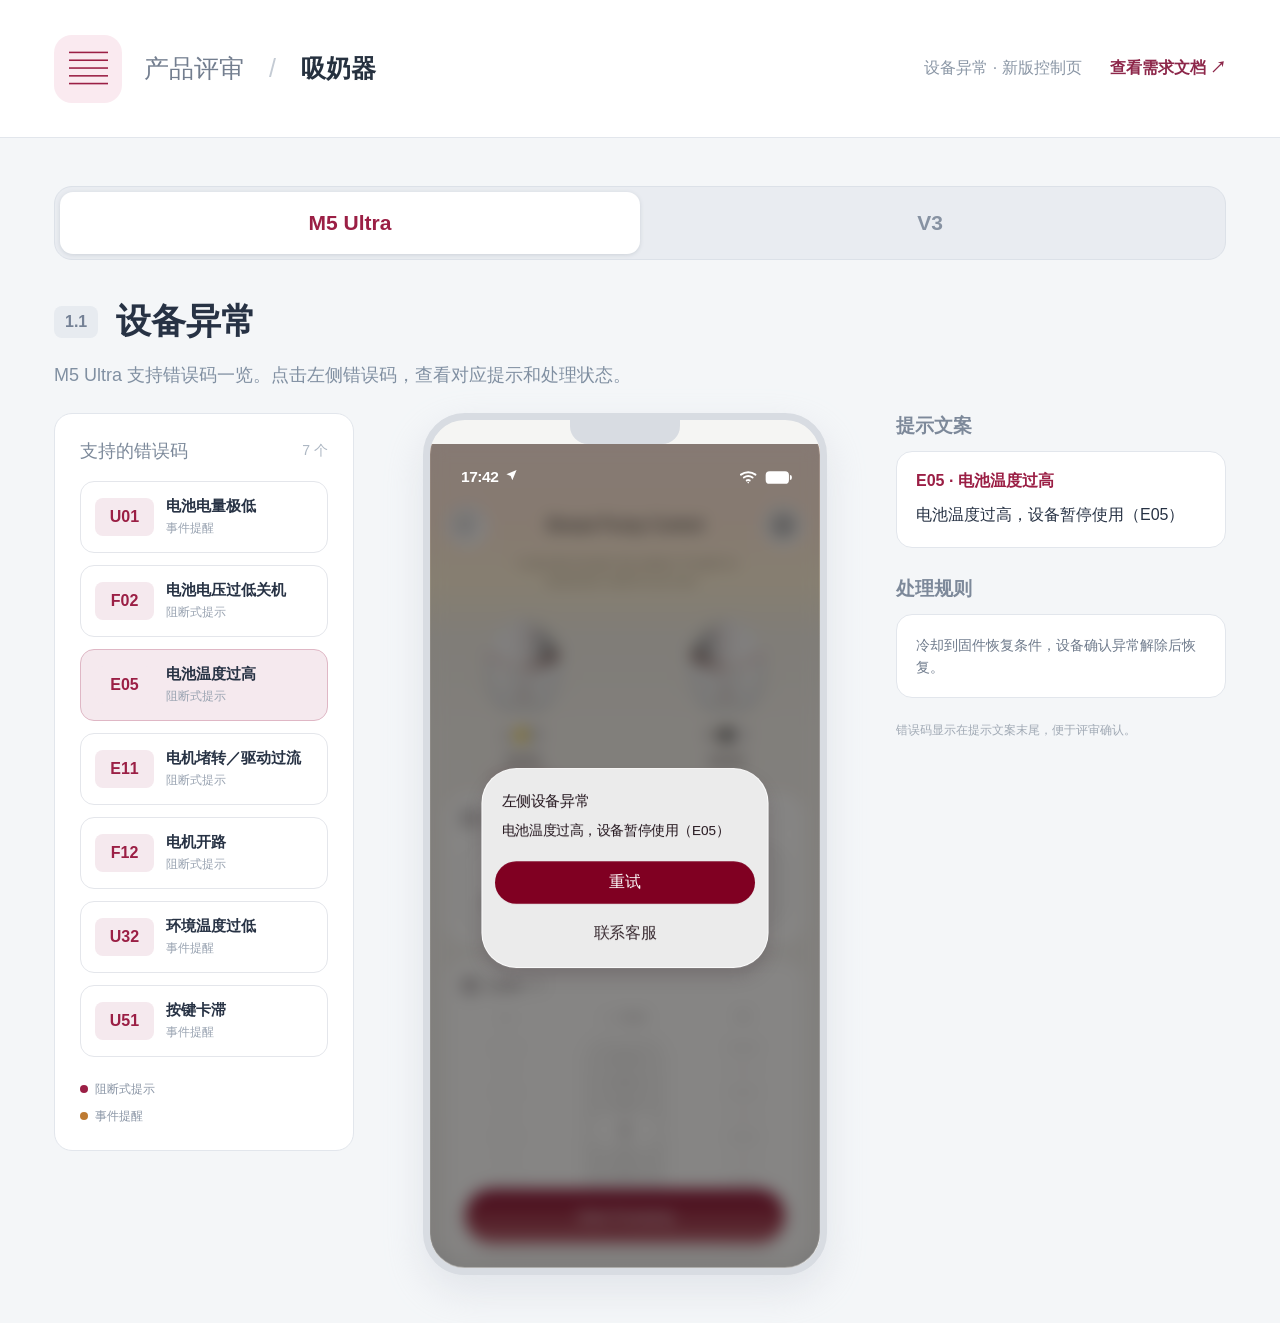
==== v4/index.html @ d4023001 "独立发布 E53 与设备错误码评审原型" ====
<!doctype html>
<html lang="zh-CN">
<head>
<meta charset="utf-8"><meta name="viewport" content="width=device-width,initial-scale=1"><title>吸奶器 · 设备异常原型</title>
<link rel="stylesheet" href="styles.css?v=20261124-1000">
</head>
<body>
<header class="workspace-header"><div class="workspace-brand"><span class="brand-mark">▤</span><span>产品评审 <i>/</i> <strong>吸奶器</strong></span></div><div class="header-actions"><span class="revision">设备异常 · 新版控制页</span><a href="https://momcozy-in.feishu.cn/wiki/KQCbwdMkHiHyitkybf4cRuqEnDh" target="_blank" rel="noopener">查看需求文档 ↗</a></div></header>
<div class="workspace-grid">
<main class="review-workspace"><section class="prototype-cell">
<nav class="model-tabs" role="tablist" aria-label="设备型号"><button class="model-tab active" data-model="m5" role="tab" aria-selected="true">M5 Ultra</button><button class="model-tab" data-model="v3" role="tab" aria-selected="false">V3</button></nav>
<header class="demo-heading"><div class="feature-title"><span>1.1</span><h1>设备异常</h1></div><p id="summary">M5 Ultra 支持错误码一览。点击左侧错误码，查看对应提示和处理状态。</p></header>
<section class="demo-stage"><aside class="event-panel"><div class="event-heading"><span>支持的错误码</span><span class="count" id="count"></span></div><div id="error-list" class="error-list"></div><div class="status-legend"><span><i class="dot blocking"></i>阻断式提示</span><span><i class="dot reminder"></i>事件提醒</span></div></aside><div class="phone-stage"><div id="phone" class="phone-shell"></div></div><aside class="definition-cell"><h2>提示文案</h2><div id="copy-card"></div><h2>处理规则</h2><div id="rule-card"></div><p class="source-note">错误码显示在提示文案末尾，便于评审确认。</p></aside></section>
</section></main></div><script src="app.js?v=20261124-1000"></script>
</body></html>
---- v4/styles.css ----
:root{--ink:#273244;--muted:#8390a2;--line:#e2e6ec;--panel:#f7f8fa;--rose:#9b1f45;--rose-soft:#f5e9ee;--gold:#bd7a32}*{box-sizing:border-box}body{margin:0;background:#f4f6f8;color:var(--ink);font-family:-apple-system,BlinkMacSystemFont,"Segoe UI","PingFang SC","Microsoft YaHei",sans-serif}.workspace-header{height:138px;background:#fff;border-bottom:1px solid var(--line);display:flex;align-items:center;justify-content:space-between;padding:0 54px}.workspace-brand{font-size:25px;color:#737e8f;display:flex;gap:22px;align-items:center}.workspace-brand i{font-style:normal;color:#c4cbd4;margin:0 18px}.workspace-brand strong{color:#26313f}.brand-mark{display:grid;place-items:center;width:68px;height:68px;border-radius:18px;background:#faeaf0;color:var(--rose);font-size:39px}.header-actions{display:flex;gap:28px;align-items:center;color:#8a96a5;font-size:16px}.header-actions a{color:#8d274a;text-decoration:none;font-weight:600}.workspace-grid{display:grid;grid-template-columns:250px 1fr;min-height:calc(100vh - 138px)}.feature-index{background:#f8f9fb;border-right:1px solid var(--line);padding:64px 34px}.column-caption{font-size:18px;color:#8792a1;margin:0 0 42px}.index-item{border-left:5px solid var(--rose);background:#f5e9ee;border-radius:0 16px 16px 0;padding:23px 18px;font-size:20px;color:var(--rose);display:flex;gap:14px;align-items:center}.index-item span{font-size:15px;font-weight:700}.index-note{margin-top:300px;color:#83968e;font-size:16px;display:flex;gap:10px;align-items:center}.live-dot{width:10px;height:10px;background:#74af92;border-radius:50%;display:inline-block}.review-workspace{padding:48px 54px}.prototype-cell{max-width:1600px;margin:auto}.model-tabs{display:grid;grid-template-columns:1fr 1fr;background:#e9ecf1;border:1px solid #dce1e8;border-radius:18px;padding:5px;margin-bottom:38px}.model-tab{border:0;background:transparent;border-radius:13px;padding:19px;font-size:21px;color:#8792a2;cursor:pointer;font-weight:600}.model-tab.active{background:#fff;color:var(--rose);box-shadow:0 1px 4px #cdd2d9}.demo-heading{margin-bottom:26px}.feature-title{display:flex;gap:18px;align-items:center}.feature-title>span{background:#e7ebf0;color:#748195;padding:7px 11px;border-radius:8px;font-weight:700}.feature-title h1{font-size:35px;margin:0}.demo-heading p{font-size:18px;color:#8190a2;margin:18px 0}.demo-stage{display:grid;grid-template-columns:300px minmax(420px,1fr) 330px;gap:36px;align-items:start}.event-panel,.definition-cell{background:#fff;border:1px solid var(--line);border-radius:18px;padding:25px;min-height:620px}.event-heading{display:flex;justify-content:space-between;align-items:center;font-size:18px;color:#7c899a;margin-bottom:18px}.count{font-size:14px;color:#adb7c3}.error-list{display:flex;flex-direction:column;gap:12px}.error-item{border:1px solid #e4e6eb;background:#fff;border-radius:14px;padding:15px 14px;cursor:pointer;text-align:left;display:grid;grid-template-columns:59px 1fr;gap:12px;align-items:center;color:var(--ink)}.error-item:hover{border-color:#c78ba0}.error-item.active{background:var(--rose-soft);border-color:#dfb7c5}.code{font-size:16px;font-weight:800;color:var(--rose);background:#f5e9ee;border-radius:8px;padding:10px 5px;text-align:center}.error-item strong{display:block;font-size:15px}.error-item small{display:block;color:#99a3b1;font-size:12px;margin-top:4px}.status-legend{display:flex;flex-direction:column;gap:10px;margin-top:24px;font-size:12px;color:#8b96a6}.dot{display:inline-block;width:8px;height:8px;border-radius:50%;margin-right:7px}.blocking{background:var(--rose)}.reminder{background:var(--gold)}.phone-stage{display:flex;justify-content:center;min-height:620px}.phone-shell{width:350px;min-height:720px;border:9px solid #d8dce2;border-radius:42px;background:linear-gradient(180deg,#ffe9da 0,#fbf7f2 35%,#f5f5f3 100%);box-shadow:0 16px 38px #bdc4ce55;overflow:hidden;position:relative}.phone-shell:before{content:"";display:block;width:110px;height:24px;border-radius:0 0 18px 18px;background:#d8dce2;margin:0 auto}.phone-content{padding:21px 22px 28px}.phone-top{display:flex;justify-content:space-between;align-items:center;font-weight:700;font-size:16px}.circle{width:37px;height:37px;border-radius:50%;background:#ffffffaa;display:grid;place-items:center;font-size:24px}.warm{font-size:13px;line-height:1.45;color:#8a665b;text-align:center;margin:21px 10px}.device-art{height:220px;display:flex;align-items:center;justify-content:center}.device-art img{width:190px;max-height:210px;object-fit:contain;filter:drop-shadow(0 12px 10px #9d8a8a33)}.dual{display:flex;gap:12px}.dual img{width:125px}.fault-banner{border-radius:14px;padding:15px 14px;background:#fff;border:2px solid var(--rose);color:#72213e;margin:0 0 18px}.fault-banner strong{display:block;font-size:15px}.fault-banner p{margin:7px 0 0;font-size:13px;line-height:1.4}.phone-card{background:#fff;border-radius:20px;padding:18px 17px;margin-top:14px}.phone-card h3{font-size:16px;margin:0 0 15px}.segment{height:44px;border-radius:24px;background:#f5f4f5;display:flex;align-items:center;justify-content:space-around;color:#9f9ba3}.segment b{background:#fff;border-radius:20px;padding:11px 22px;color:#562039;box-shadow:0 2px 8px #bbb4b455}.level-lines{height:90px;display:flex;justify-content:space-around;align-items:end}.level-lines i{width:38px;height:4px;background:#d1cdd0;display:block;margin:6px 0}.start{height:48px;border-radius:25px;background:var(--rose);color:#fff;display:grid;place-items:center;margin-top:18px;font-weight:700}.definition-cell{background:transparent;border:0;padding:0}.definition-cell h2{font-size:19px;margin:0 0 12px;color:#7d899a}.definition-cell h2:nth-of-type(2){margin-top:28px}.copy-box,.rule-box{background:#fff;border:1px solid var(--line);border-radius:16px;padding:19px}.copy-box .code-large{font-size:16px;color:var(--rose);font-weight:800;margin-bottom:10px}.copy-box p,.rule-box p{font-size:16px;line-height:1.6;margin:0}.rule-box p{font-size:14px;color:#6f7b8c}.source-note{font-size:12px;color:#a0a9b4;line-height:1.5;margin-top:23px}@media(max-width:1200px){.workspace-grid{grid-template-columns:190px 1fr}.review-workspace{padding:32px 24px}.demo-stage{grid-template-columns:250px minmax(350px,1fr);}.definition-cell{grid-column:1/-1;display:grid;grid-template-columns:1fr 1fr;gap:16px}.definition-cell h2{margin:0}.definition-cell h2:nth-of-type(2){margin:0}.source-note{grid-column:1/-1}}@media(max-width:760px){.workspace-header{height:auto;padding:18px 20px;align-items:flex-start}.header-actions{display:none}.workspace-brand{font-size:18px}.brand-mark{width:44px;height:44px;font-size:25px}.workspace-grid{display:block}.feature-index{display:none}.review-workspace{padding:20px 14px}.demo-stage{display:flex;flex-direction:column}.event-panel{min-height:auto;width:100%}.phone-stage{width:100%}.definition-cell{display:block}.phone-shell{width:330px}}
.v3-image{width:100%;height:100%;object-fit:cover;display:block}.v3-overlay{position:absolute;left:18px;right:18px;bottom:18px;padding:13px 14px;background:#ffffffed;border-radius:14px;color:#602039;box-shadow:0 4px 16px #5c4d4d22}.v3-overlay b{display:inline-block;background:#f5e9ee;padding:6px 8px;border-radius:6px;margin-right:8px}.v3-overlay span{font-size:12px}.phone-shell:has(.v3-image){padding:0;border-width:8px;background:#f5f5f3}.phone-shell:has(.v3-image):before{display:none}
/* M5 Ultra 复用原版控制页，保持设备与布局视觉不变。 */
.workspace-grid{display:block;min-height:calc(100vh - 138px)}
.review-workspace{padding:48px 54px}
.phone-stage{min-height:862px;align-items:flex-start}
.phone-shell{width:404px;height:862px;min-height:0;border:7px solid #d8dce2;border-radius:42px;background:#f5f5f3;overflow:hidden;position:relative}
.phone-shell:has(.original-app){padding:0}
.original-app{display:block;width:390px;height:848px;border:0;background:#f5f5f3}
@media(max-width:1200px){.workspace-grid{grid-template-columns:none}.demo-stage{grid-template-columns:250px minmax(350px,1fr)}.phone-stage{min-height:862px}}
@media(max-width:760px){.workspace-grid{display:block}.review-workspace{padding:20px 14px}.phone-shell{width:404px;max-width:100%;transform-origin:top center;transform:scale(.82);margin-bottom:-150px}.phone-stage{min-height:720px}.original-app{max-width:100%}}
/* 让客服页在评审工作台中完整显示手机框。 */
.phone-stage{min-height:0;height:clamp(560px,calc(100vh - 600px),620px);align-items:flex-start;overflow:visible}
.phone-shell{transform-origin:top center}
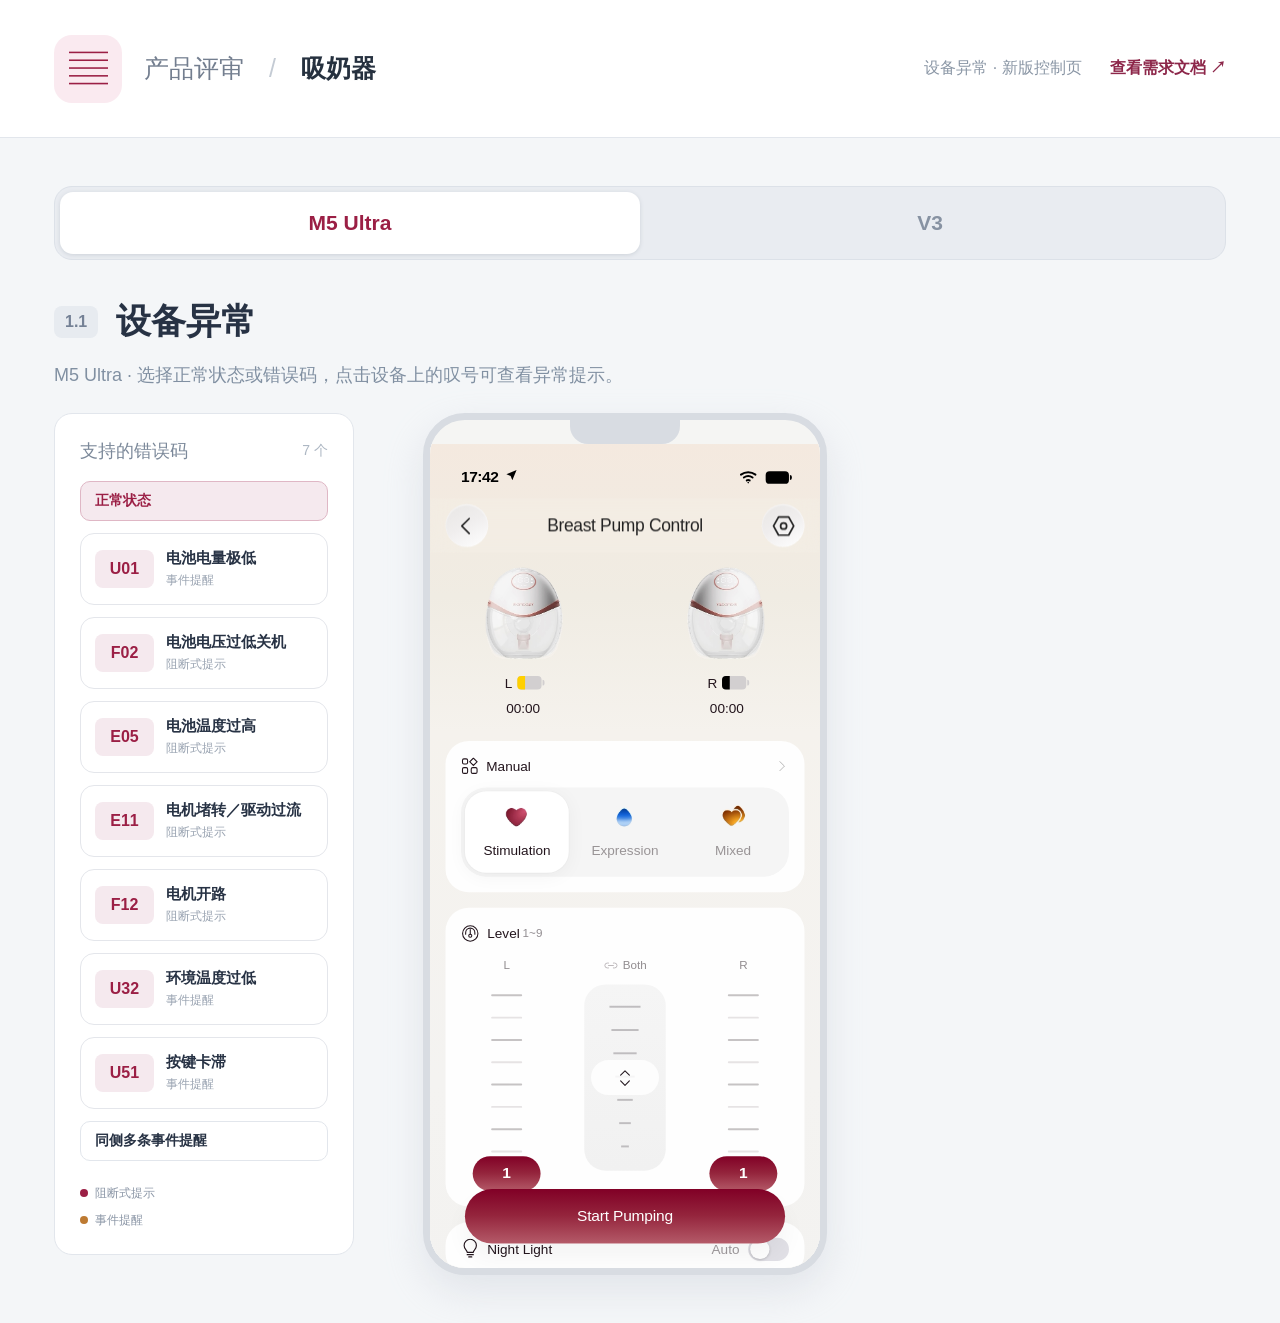
==== commit 0692d52b: "恢复独立 V3 故障交互原型并缩小黄色告警角标" ====
--- a/v4/index.html
+++ b/v4/index.html
@@ -2,14 +2,14 @@
 <html lang="zh-CN">
 <head>
 <meta charset="utf-8"><meta name="viewport" content="width=device-width,initial-scale=1"><title>吸奶器 · 设备异常原型</title>
-<link rel="stylesheet" href="styles.css?v=20261124-1000">
+<link rel="stylesheet" href="styles.css?v=20261126-2324">
 </head>
 <body>
 <header class="workspace-header"><div class="workspace-brand"><span class="brand-mark">▤</span><span>产品评审 <i>/</i> <strong>吸奶器</strong></span></div><div class="header-actions"><span class="revision">设备异常 · 新版控制页</span><a href="https://momcozy-in.feishu.cn/wiki/KQCbwdMkHiHyitkybf4cRuqEnDh" target="_blank" rel="noopener">查看需求文档 ↗</a></div></header>
 <div class="workspace-grid">
 <main class="review-workspace"><section class="prototype-cell">
 <nav class="model-tabs" role="tablist" aria-label="设备型号"><button class="model-tab active" data-model="m5" role="tab" aria-selected="true">M5 Ultra</button><button class="model-tab" data-model="v3" role="tab" aria-selected="false">V3</button></nav>
-<header class="demo-heading"><div class="feature-title"><span>1.1</span><h1>设备异常</h1></div><p id="summary">M5 Ultra 支持错误码一览。点击左侧错误码，查看对应提示和处理状态。</p></header>
-<section class="demo-stage"><aside class="event-panel"><div class="event-heading"><span>支持的错误码</span><span class="count" id="count"></span></div><div id="error-list" class="error-list"></div><div class="status-legend"><span><i class="dot blocking"></i>阻断式提示</span><span><i class="dot reminder"></i>事件提醒</span></div></aside><div class="phone-stage"><div id="phone" class="phone-shell"></div></div><aside class="definition-cell"><h2>提示文案</h2><div id="copy-card"></div><h2>处理规则</h2><div id="rule-card"></div><p class="source-note">错误码显示在提示文案末尾，便于评审确认。</p></aside></section>
-</section></main></div><script src="app.js?v=20261124-1000"></script>
+<header class="demo-heading"><div class="feature-title"><span>1.1</span><h1>设备异常</h1></div><p id="summary">选择正常状态或错误码，点击设备上的叹号可查看异常提示。</p></header>
+<section class="demo-stage"><aside class="event-panel"><div class="event-heading"><span>支持的错误码</span><span class="count" id="count"></span></div><button class="normal-option" id="normal-state" type="button" aria-pressed="true">正常状态</button><div id="error-list" class="error-list"></div><button class="normal-option queue-option" id="reminder-queue" type="button" aria-pressed="false">同侧多条事件提醒</button><div class="status-legend"><span><i class="dot blocking"></i>阻断式提示</span><span><i class="dot reminder"></i>事件提醒</span></div></aside><div class="phone-stage"><div id="phone" class="phone-shell"></div></div><aside class="definition-cell" hidden><h2>提示文案</h2><div id="copy-card"></div><h2>处理规则</h2><div id="rule-card"></div><button class="normal-option device-key-option" type="button" data-device-key="R" hidden>模拟按下右侧实体加档键</button><p class="source-note">错误码显示在提示文案末尾，便于评审确认。</p></aside></section>
+</section></main></div><script src="fault-data.js?v=20261126-2324"></script><script src="app.js?v=20261126-2324"></script>
 </body></html>
--- a/v4/styles.css
+++ b/v4/styles.css
@@ -12,3 +12,15 @@
 /* 让客服页在评审工作台中完整显示手机框。 */
 .phone-stage{min-height:0;height:clamp(560px,calc(100vh - 600px),620px);align-items:flex-start;overflow:visible}
 .phone-shell{transform-origin:top center}
+
+.normal-option{display:block;width:100%;margin-bottom:12px;padding:10px 14px;border:1px solid var(--line);border-radius:10px;background:#fff;color:var(--ink);text-align:left;font:inherit;font-size:14px;font-weight:600;cursor:pointer}
+.normal-option:hover{border-color:#c78ba0}
+.normal-option[aria-pressed="true"]{border-color:#dfb7c5;background:var(--rose-soft);color:var(--rose)}
+.definition-cell[hidden]{display:none}
+.copy-box p{font-size:15px}
+.fault-copy-line{display:block;text-align:start}
+.fault-copy-contact{white-space:nowrap}
+
+.queue-option{margin:12px 0 0}.queue-option[hidden]{display:none}.copy-box+.copy-box{margin-top:12px}
+
+.device-key-option{margin-top:12px}.device-key-option[hidden]{display:none}
